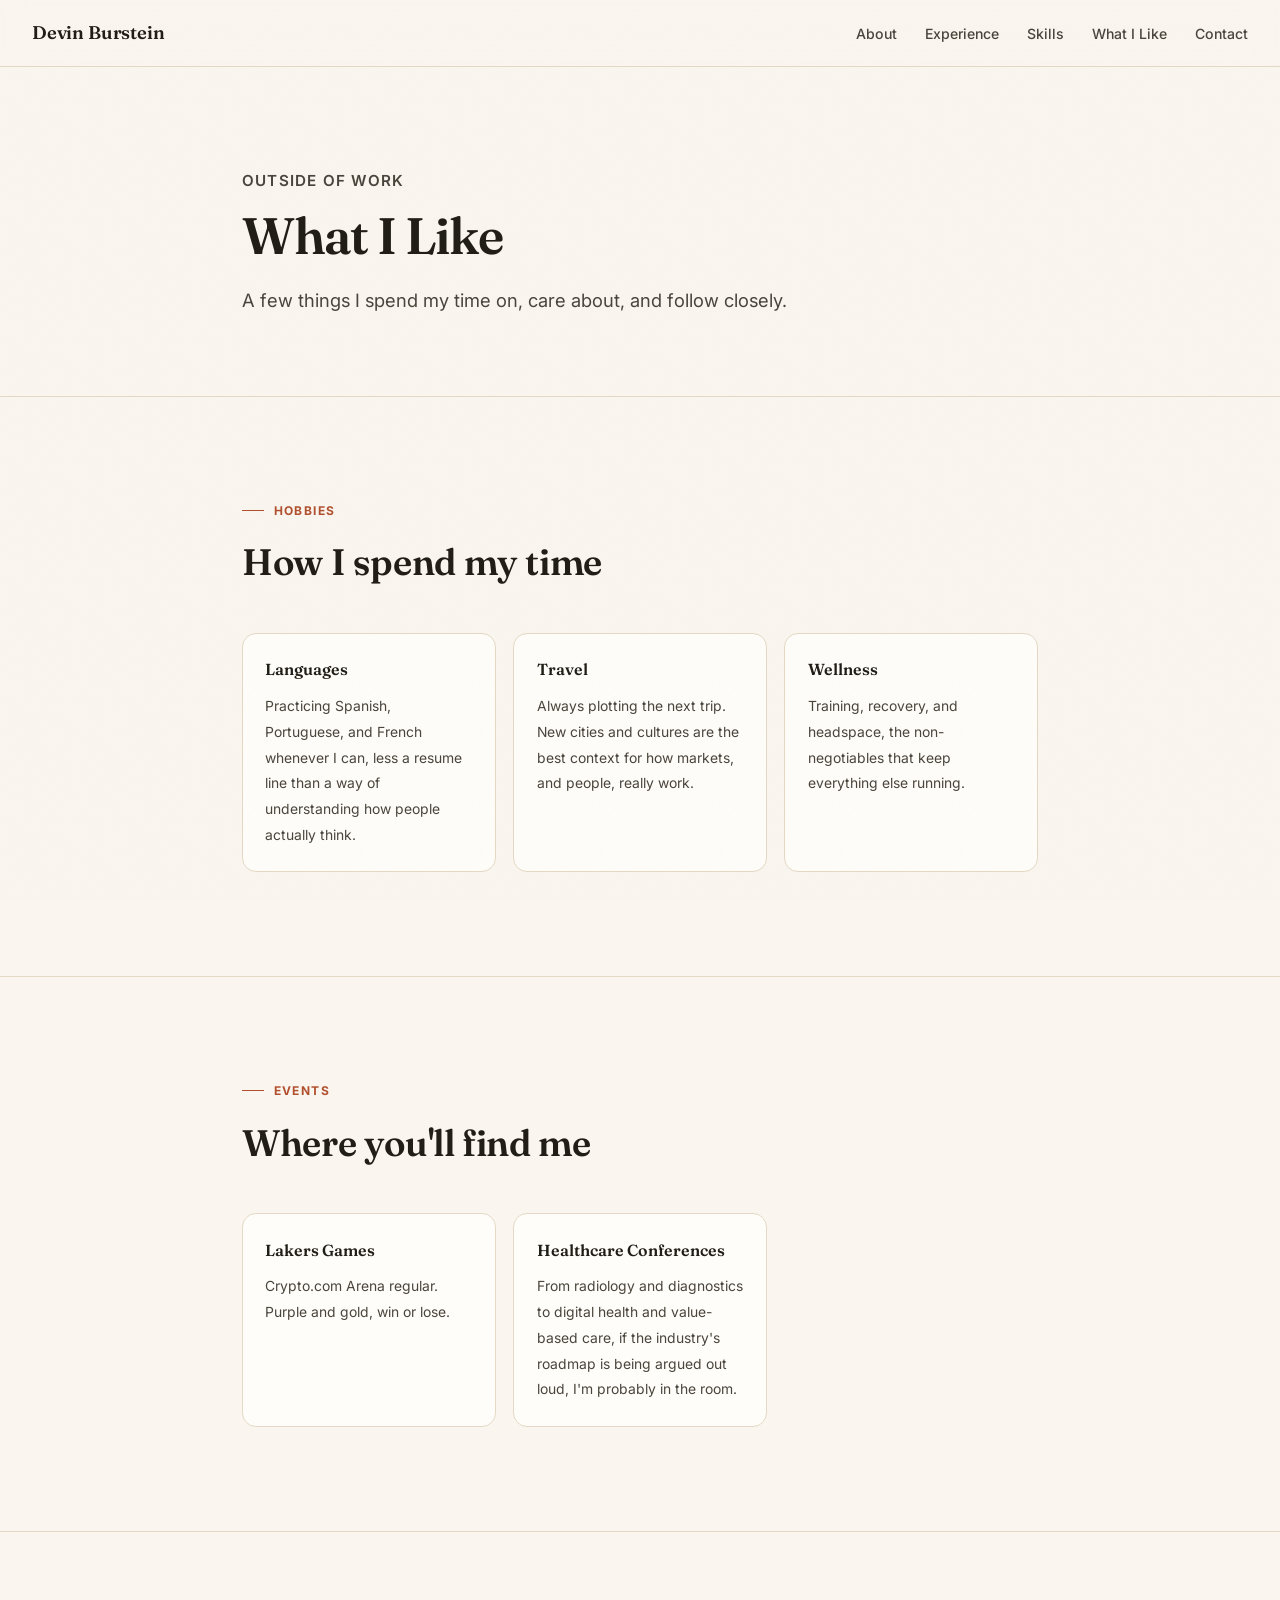
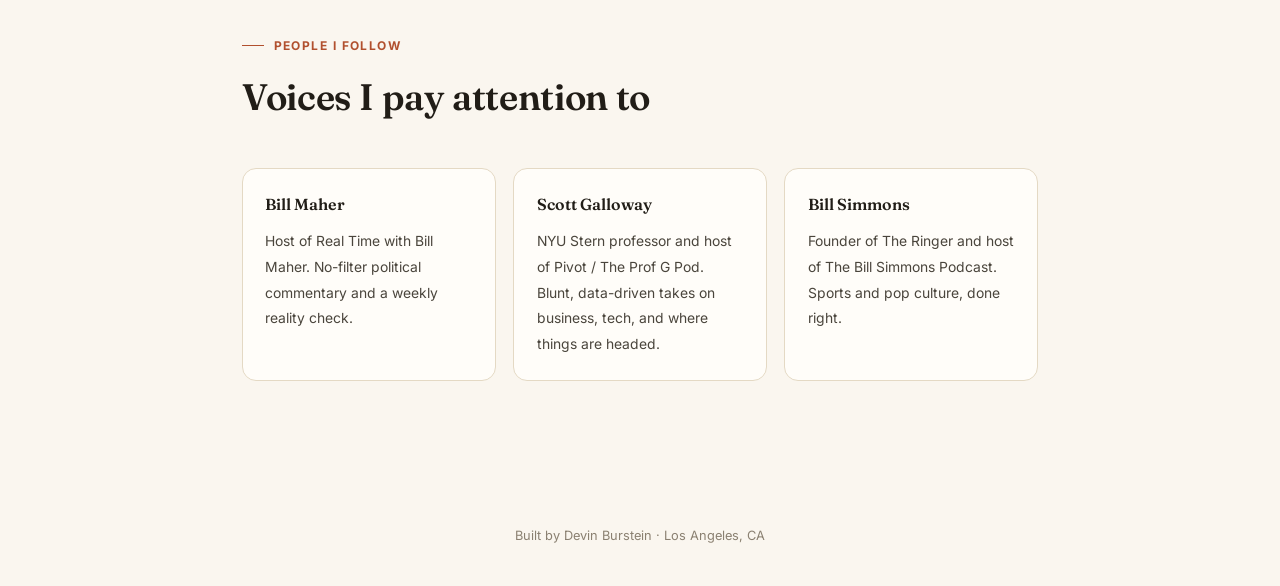
==== whatilike.html @ 20a5398e "Remove em dashes, extract shared stylesheet, add What I Like page" ====
<!DOCTYPE html>
<html lang="en">
<head>
<meta charset="UTF-8" />
<meta name="viewport" content="width=device-width, initial-scale=1.0" />
<title>What I Like · Devin Burstein</title>
<meta name="description" content="Devin Burstein · hobbies, events, and people I follow." />
<link rel="icon" href="data:,">
<link rel="preconnect" href="https://fonts.googleapis.com">
<link rel="preconnect" href="https://fonts.gstatic.com" crossorigin>
<link href="https://fonts.googleapis.com/css2?family=Fraunces:ital,opsz,wght@0,9..144,400;0,9..144,500;0,9..144,600;0,9..144,700;1,9..144,500&family=Inter:wght@400;500;600;700&display=swap" rel="stylesheet">
<link rel="stylesheet" href="style.css">
</head>
<body>

<nav>
  <span class="nav-logo">Devin Burstein</span>
  <div class="nav-right">
    <ul class="nav-links">
      <li><a href="index.html#about">About</a></li>
      <li><a href="index.html#experience">Experience</a></li>
      <li><a href="index.html#skills">Skills</a></li>
      <li><a href="whatilike.html">What I Like</a></li>
      <li><a href="index.html#contact">Contact</a></li>
    </ul>
  </div>
</nav>

<!-- PAGE HEADER -->
<section id="hero" class="page-header">
  <div class="container">
    <p class="kicker">Outside of Work</p>
    <h1>What I Like</h1>
    <p class="hero-tagline">A few things I spend my time on, care about, and follow closely.</p>
  </div>
</section>

<!-- HOBBIES -->
<section id="hobbies" class="reveal">
  <div class="container">
    <p class="section-label">Hobbies</p>
    <h2>How I spend my time</h2>
    <div class="skills-grid">
      <div class="skill-card">
        <div class="skill-category">Languages</div>
        <div class="skill-list">Practicing Spanish, Portuguese, and French whenever I can, less a resume line than a way of understanding how people actually think.</div>
      </div>
      <div class="skill-card">
        <div class="skill-category">Travel</div>
        <div class="skill-list">Always plotting the next trip. New cities and cultures are the best context for how markets, and people, really work.</div>
      </div>
      <div class="skill-card">
        <div class="skill-category">Wellness</div>
        <div class="skill-list">Training, recovery, and headspace, the non-negotiables that keep everything else running.</div>
      </div>
    </div>
  </div>
</section>

<!-- EVENTS -->
<section id="events" class="reveal">
  <div class="container">
    <p class="section-label">Events</p>
    <h2>Where you'll find me</h2>
    <div class="skills-grid">
      <div class="skill-card">
        <div class="skill-category">Lakers Games</div>
        <div class="skill-list">Crypto.com Arena regular. Purple and gold, win or lose.</div>
      </div>
      <div class="skill-card">
        <div class="skill-category">Healthcare Conferences</div>
        <div class="skill-list">From radiology and diagnostics to digital health and value-based care, if the industry's roadmap is being argued out loud, I'm probably in the room.</div>
      </div>
    </div>
  </div>
</section>

<!-- PEOPLE I FOLLOW -->
<section id="people" class="reveal">
  <div class="container">
    <p class="section-label">People I Follow</p>
    <h2>Voices I pay attention to</h2>
    <div class="skills-grid">
      <div class="skill-card">
        <div class="skill-category">Bill Maher</div>
        <div class="skill-list">Host of Real Time with Bill Maher. No-filter political commentary and a weekly reality check.</div>
      </div>
      <div class="skill-card">
        <div class="skill-category">Scott Galloway</div>
        <div class="skill-list">NYU Stern professor and host of Pivot / The Prof G Pod. Blunt, data-driven takes on business, tech, and where things are headed.</div>
      </div>
      <div class="skill-card">
        <div class="skill-category">Bill Simmons</div>
        <div class="skill-list">Founder of The Ringer and host of The Bill Simmons Podcast. Sports and pop culture, done right.</div>
      </div>
    </div>
  </div>
</section>

<footer>
  <span>Built by Devin Burstein · Los Angeles, CA</span>
</footer>

<script>
  const io = new IntersectionObserver((entries) => {
    entries.forEach(e => { if (e.isIntersecting) e.target.classList.add("in"); });
  }, { threshold: 0.12 });
  document.querySelectorAll(".reveal").forEach(el => io.observe(el));
</script>

</body>
</html>
---- style.css ----
*, *::before, *::after { box-sizing: border-box; margin: 0; padding: 0; }

:root {
  --bg: #faf6ef;
  --bg-soft: #f2ebdd;
  --surface: #fffdf9;
  --border: #e4d9c4;
  --ink: #211d17;
  --ink-soft: #4a453c;
  --muted: #8a8071;
  --accent: #b1502e;
  --accent-soft: #d97b52;
  --accent-tint: rgba(177, 80, 46, 0.09);
  --gold: #a9863f;
  --green: #4f7a52;
  --shadow: 0 1px 2px rgba(33, 29, 23, 0.04);
  --serif: "Fraunces", Georgia, "Times New Roman", serif;
  --sans: "Inter", -apple-system, BlinkMacSystemFont, "Segoe UI", sans-serif;
}

@media (prefers-color-scheme: dark) {
  :root {
    --bg: #17140f;
    --bg-soft: #1e1a14;
    --surface: #211d17;
    --border: #35301f;
    --ink: #f2ebdd;
    --ink-soft: #cfc6b4;
    --muted: #94897a;
    --accent: #e08355;
    --accent-soft: #e8a37c;
    --accent-tint: rgba(224, 131, 85, 0.12);
    --gold: #cbab6c;
    --green: #7fbf82;
    --shadow: 0 1px 2px rgba(0, 0, 0, 0.3);
  }
}

html { scroll-behavior: smooth; }

body {
  background: var(--bg);
  color: var(--ink);
  font-family: var(--sans);
  font-size: 16px;
  line-height: 1.65;
  position: relative;
  overflow-x: hidden;
}

/* subtle paper grain */
body::before {
  content: "";
  position: fixed;
  inset: 0;
  z-index: 2000;
  pointer-events: none;
  opacity: 0.035;
  background-image: url("data:image/svg+xml,%3Csvg xmlns='http://www.w3.org/2000/svg' width='120' height='120'%3E%3Cfilter id='n'%3E%3CfeTurbulence type='fractalNoise' baseFrequency='0.9' numOctaves='2' stitchTiles='stitch'/%3E%3C/filter%3E%3Crect width='100%25' height='100%25' filter='url(%23n)'/%3E%3C/svg%3E");
  mix-blend-mode: multiply;
}

a { color: var(--accent); text-decoration: none; }
a:hover { text-decoration: underline; }

::selection { background: var(--accent-tint); color: var(--ink); }

.container { max-width: 860px; margin: 0 auto; padding: 0 2rem; }

/* NAV */
nav {
  position: fixed;
  top: 0; left: 0; right: 0;
  z-index: 200;
  display: flex;
  justify-content: space-between;
  align-items: center;
  padding: 1.1rem 2rem;
  background: rgba(250, 246, 239, 0.82);
  backdrop-filter: blur(14px);
  -webkit-backdrop-filter: blur(14px);
  border-bottom: 1px solid var(--border);
}
@media (prefers-color-scheme: dark) {
  nav { background: rgba(23, 20, 15, 0.82); }
}

.nav-logo {
  font-family: var(--serif);
  font-weight: 600;
  font-size: 1.15rem;
  color: var(--ink);
  letter-spacing: -0.01em;
  white-space: nowrap;
}

.nav-right { display: flex; align-items: center; gap: 2rem; }

.nav-links { display: flex; gap: 1.75rem; list-style: none; }

.nav-links a {
  color: var(--ink-soft);
  font-size: 0.88rem;
  font-weight: 500;
  transition: color 0.2s;
}
.nav-links a:hover { color: var(--accent); text-decoration: none; }

.lang-switch {
  display: flex;
  gap: 0.25rem;
  background: var(--bg-soft);
  border: 1px solid var(--border);
  border-radius: 999px;
  padding: 0.2rem;
}

.lang-btn {
  font-family: var(--sans);
  font-size: 0.72rem;
  font-weight: 700;
  letter-spacing: 0.03em;
  padding: 0.32rem 0.6rem;
  border-radius: 999px;
  border: none;
  background: transparent;
  color: var(--muted);
  cursor: pointer;
  transition: all 0.2s;
}
.lang-btn:hover { color: var(--ink); }
.lang-btn.active { background: var(--accent); color: #fff; }

/* SECTIONS */
section { padding: 6.5rem 0; border-bottom: 1px solid var(--border); }
section:last-of-type { border-bottom: none; }

.reveal { opacity: 0; transform: translateY(16px); transition: opacity 0.7s ease, transform 0.7s ease; }
.reveal.in { opacity: 1; transform: translateY(0); }

.section-label {
  font-size: 0.75rem;
  font-weight: 700;
  letter-spacing: 0.12em;
  text-transform: uppercase;
  color: var(--accent);
  margin-bottom: 0.75rem;
  display: flex;
  align-items: center;
  gap: 0.6rem;
}
.section-label::before {
  content: "";
  width: 22px; height: 1px;
  background: var(--accent);
}

h2 {
  font-family: var(--serif);
  font-size: clamp(1.7rem, 3.4vw, 2.3rem);
  font-weight: 600;
  letter-spacing: -0.01em;
  margin-bottom: 2.5rem;
  max-width: 26ch;
}

/* HERO */
#hero {
  padding-top: 10.5rem;
  padding-bottom: 5rem;
  position: relative;
  overflow: hidden;
}

.globe {
  position: absolute;
  top: -60px; right: -80px;
  width: 380px; height: 380px;
  opacity: 0.55;
  pointer-events: none;
  animation: spin 90s linear infinite;
}
@keyframes spin { to { transform: rotate(360deg); } }

@media (max-width: 760px) {
  .globe { width: 220px; height: 220px; top: -20px; right: -60px; opacity: 0.4; }
}

.greeting-cycle {
  font-family: var(--serif);
  font-style: italic;
  font-size: 1rem;
  color: var(--accent);
  height: 1.4em;
  margin-bottom: 0.9rem;
  position: relative;
}

.hero-status {
  display: inline-flex;
  align-items: center;
  gap: 0.5rem;
  font-size: 0.8rem;
  font-weight: 500;
  color: var(--green);
  background: rgba(79, 122, 82, 0.08);
  border: 1px solid rgba(79, 122, 82, 0.25);
  border-radius: 999px;
  padding: 0.3rem 0.8rem 0.3rem 0.65rem;
  margin-bottom: 1.75rem;
}

.hero-status .dot {
  width: 7px; height: 7px;
  background: var(--green);
  border-radius: 50%;
  animation: pulse 2s ease-in-out infinite;
}
@keyframes pulse { 0%, 100% { opacity: 1; } 50% { opacity: 0.35; } }

.kicker {
  font-size: 0.95rem;
  font-weight: 600;
  color: var(--ink-soft);
  text-transform: uppercase;
  letter-spacing: 0.08em;
  margin-bottom: 1rem;
}

h1 {
  font-family: var(--serif);
  font-size: clamp(2.6rem, 7vw, 4.2rem);
  font-weight: 600;
  line-height: 1.05;
  letter-spacing: -0.02em;
  margin-bottom: 1.4rem;
  max-width: 14ch;
}

.hero-tagline {
  font-size: 1.15rem;
  color: var(--ink-soft);
  max-width: 46ch;
  margin-bottom: 2.4rem;
}

.hero-cta { display: flex; gap: 1rem; flex-wrap: wrap; }

.btn {
  display: inline-flex;
  align-items: center;
  gap: 0.4rem;
  padding: 0.75rem 1.5rem;
  border-radius: 999px;
  font-size: 0.92rem;
  font-weight: 600;
  cursor: pointer;
  transition: all 0.2s;
  border: 1px solid transparent;
  font-family: var(--sans);
}

.btn-primary { background: var(--accent); color: #fff; }
.btn-primary:hover { background: var(--ink); text-decoration: none; color: var(--bg); }

.btn-secondary { background: transparent; color: var(--ink); border-color: var(--border); }
.btn-secondary:hover { border-color: var(--accent); color: var(--accent); text-decoration: none; }

/* ABOUT */
.about-grid { display: grid; grid-template-columns: 1.3fr 1fr; gap: 3.5rem; align-items: start; }
@media (max-width: 720px) { .about-grid { grid-template-columns: 1fr; gap: 2.5rem; } }

.about-copy p { color: var(--ink-soft); margin-bottom: 1.1rem; max-width: 56ch; }
.about-copy p:last-child { margin-bottom: 0; }

.languages-card {
  background: var(--surface);
  border: 1px solid var(--border);
  border-radius: 16px;
  padding: 1.75rem;
  box-shadow: var(--shadow);
}

.languages-title {
  font-size: 0.78rem;
  font-weight: 700;
  text-transform: uppercase;
  letter-spacing: 0.08em;
  color: var(--muted);
  margin-bottom: 1.2rem;
}

.lang-item {
  display: flex;
  justify-content: space-between;
  align-items: center;
  gap: 1rem;
  padding: 0.7rem 0;
  border-top: 1px solid var(--border);
  cursor: pointer;
  transition: opacity 0.2s;
}
.lang-item:first-of-type { border-top: none; }
.lang-item:hover { opacity: 0.7; }

.lang-name { font-family: var(--serif); font-size: 1.02rem; font-weight: 500; }
.lang-meta { display: flex; align-items: center; gap: 0.6rem; }
.lang-level { font-size: 0.75rem; color: var(--muted); white-space: nowrap; }

.lang-dots { display: flex; gap: 0.28rem; }
.lang-dots span {
  width: 6px; height: 6px;
  border-radius: 50%;
  background: var(--border);
}
.lang-dots span.filled { background: var(--accent); }

.philosophy {
  margin-top: 1.5rem;
  padding-top: 1.4rem;
  border-top: 1px dashed var(--border);
  font-family: var(--serif);
  font-style: italic;
  font-size: 0.95rem;
  color: var(--ink-soft);
  line-height: 1.6;
}

/* EXPERIENCE */
.timeline { display: flex; flex-direction: column; }

.timeline-item {
  display: grid;
  grid-template-columns: 160px 1fr;
  gap: 2rem;
  padding: 2.2rem 0;
  border-top: 1px solid var(--border);
}
.timeline-item:last-child { border-bottom: 1px solid var(--border); }

.timeline-meta { display: flex; flex-direction: column; gap: 0.7rem; }

.job-icon {
  width: 44px; height: 44px;
  border-radius: 50%;
  border: 1px solid var(--border);
  background: var(--surface);
  display: flex;
  align-items: center;
  justify-content: center;
  color: var(--accent);
  flex-shrink: 0;
}
.job-icon svg { width: 22px; height: 22px; }

.timeline-date { font-size: 0.82rem; color: var(--muted); padding-top: 0.2rem; }
.timeline-loc { font-size: 0.78rem; color: var(--muted); margin-top: 0.3rem; }

.timeline-role { font-family: var(--serif); font-size: 1.15rem; font-weight: 600; margin-bottom: 0.15rem; }
.timeline-company { font-size: 0.92rem; color: var(--accent); font-weight: 600; margin-bottom: 0.9rem; }

.timeline-desc {
  font-size: 0.93rem;
  color: var(--ink-soft);
  line-height: 1.7;
  max-width: 62ch;
}

@media (max-width: 640px) {
  .timeline-item { grid-template-columns: 1fr; gap: 0.8rem; }
  .timeline-meta { flex-direction: row; align-items: center; gap: 1rem; }
  .timeline-date { padding-top: 0; }
}

/* SKILLS */
.skills-grid {
  display: grid;
  grid-template-columns: repeat(auto-fill, minmax(220px, 1fr));
  gap: 1.1rem;
}

.skill-card {
  background: var(--surface);
  border: 1px solid var(--border);
  border-radius: 14px;
  padding: 1.4rem;
  transition: border-color 0.2s, transform 0.2s;
}
.skill-card:hover { border-color: var(--accent); transform: translateY(-2px); }

.skill-category {
  font-family: var(--serif);
  font-size: 1rem;
  font-weight: 600;
  color: var(--ink);
  margin-bottom: 0.7rem;
}

.skill-list { font-size: 0.87rem; color: var(--ink-soft); line-height: 1.85; }

/* EDUCATION */
.edu-grid { display: grid; grid-template-columns: 1fr 1fr; gap: 1.5rem; }
@media (max-width: 640px) { .edu-grid { grid-template-columns: 1fr; } }

.edu-card { border-left: 2px solid var(--accent); padding-left: 1.2rem; }
.edu-degree { font-family: var(--serif); font-size: 1.05rem; font-weight: 600; margin-bottom: 0.25rem; }
.edu-school { font-size: 0.9rem; color: var(--ink-soft); }
.edu-year { font-size: 0.8rem; color: var(--muted); margin-top: 0.3rem; }

/* CONTACT */
#contact { text-align: left; }
#contact .section-label { justify-content: flex-start; }

.contact-sub { color: var(--ink-soft); margin-bottom: 2.2rem; font-size: 1rem; max-width: 52ch; }

.contact-form {
  background: var(--surface);
  border: 1px solid var(--border);
  border-radius: 18px;
  padding: 2.2rem;
  display: flex;
  flex-direction: column;
  gap: 1.2rem;
  box-shadow: var(--shadow);
}

.form-row { display: grid; grid-template-columns: 1fr 1fr; gap: 1.2rem; }
@media (max-width: 560px) { .form-row { grid-template-columns: 1fr; } }

.field { display: flex; flex-direction: column; gap: 0.45rem; }

label { font-size: 0.8rem; font-weight: 600; color: var(--ink-soft); }

input, textarea {
  background: var(--bg);
  border: 1px solid var(--border);
  border-radius: 10px;
  padding: 0.75rem 1rem;
  color: var(--ink);
  font-size: 0.94rem;
  font-family: inherit;
  transition: border-color 0.2s;
  width: 100%;
}
input:focus, textarea:focus { outline: none; border-color: var(--accent); }
textarea { resize: vertical; min-height: 110px; }

.form-submit { align-self: flex-start; }

.social-links {
  display: flex;
  gap: 1.5rem;
  margin-top: 2rem;
  font-size: 0.88rem;
  color: var(--muted);
  flex-wrap: wrap;
}
.social-links a { color: var(--ink-soft); font-weight: 500; }
.social-links a:hover { color: var(--accent); }

/* FOOTER */
footer {
  text-align: center;
  padding: 2.5rem 2rem;
  font-size: 0.8rem;
  color: var(--muted);
}

/* TOAST */
.toast {
  position: fixed;
  bottom: 2rem;
  right: 2rem;
  left: auto;
  max-width: calc(100vw - 4rem);
  background: var(--ink);
  color: var(--bg);
  border-radius: 12px;
  padding: 0.9rem 1.3rem;
  font-size: 0.9rem;
  opacity: 0;
  transform: translateY(10px);
  transition: all 0.3s;
  pointer-events: none;
  z-index: 300;
}
.toast.show { opacity: 1; transform: translateY(0); }

/* PAGE HEADER (non-home pages) */
.page-header {
  padding-top: 10.5rem;
  padding-bottom: 3rem;
}
.page-header h1 {
  font-size: clamp(2.2rem, 5.5vw, 3.2rem);
  max-width: none;
}
.page-header .hero-tagline { margin-bottom: 0; }

@media (max-width: 640px) {
  .nav-links { display: none; }
  .container { padding: 0 1.4rem; }
  section { padding: 4rem 0; }
}
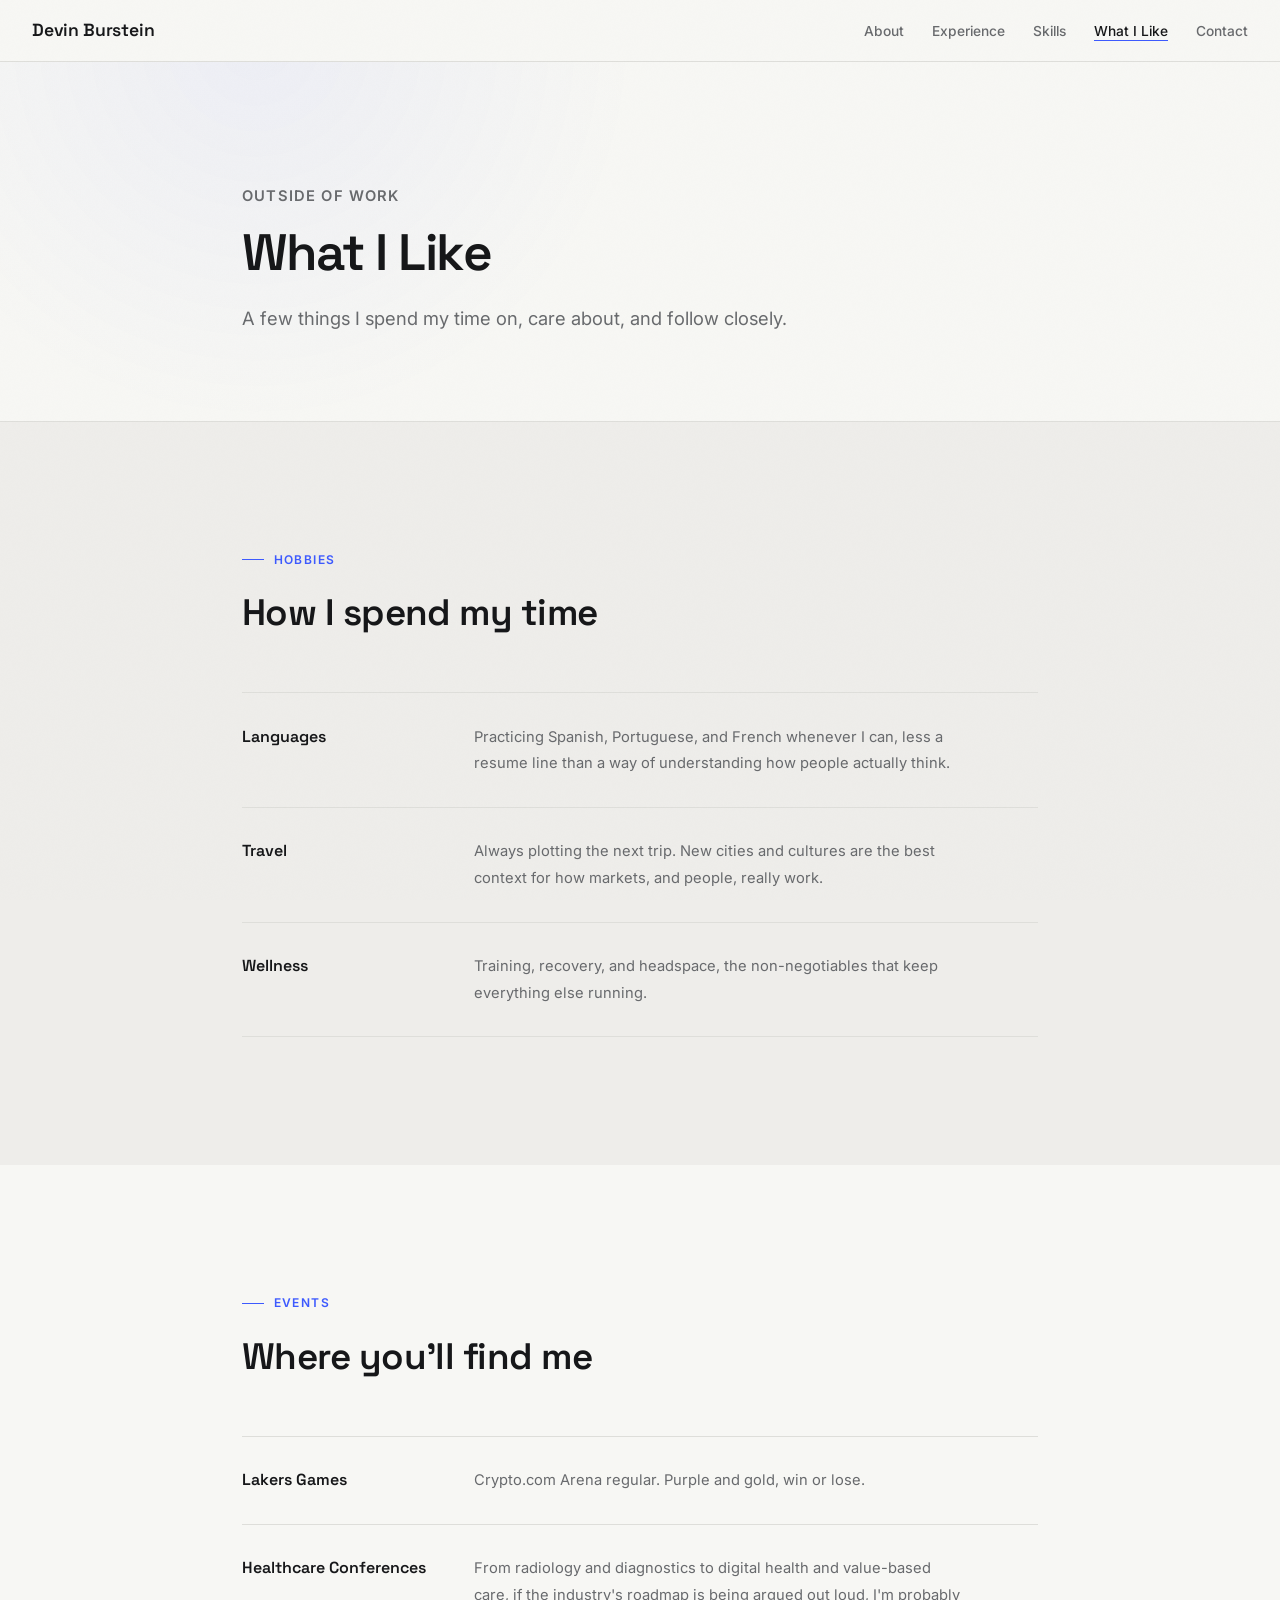
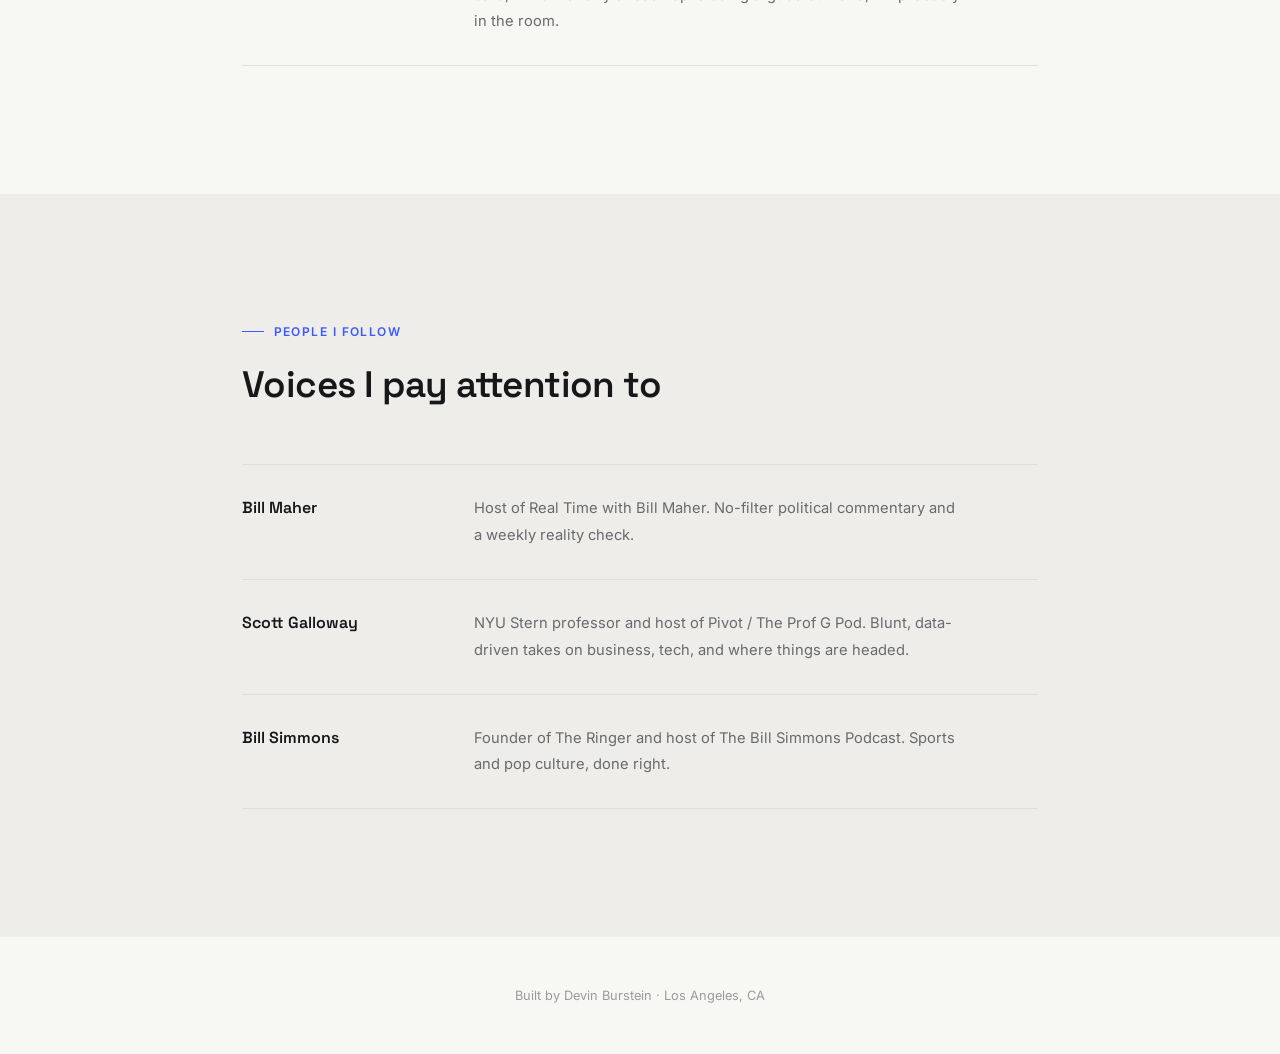
==== commit 3a081d41: "Refine design system: typography, spacing, motion, and card usage" ====
--- a/whatilike.html
+++ b/whatilike.html
@@ -8,7 +8,7 @@
 <link rel="icon" href="data:,">
 <link rel="preconnect" href="https://fonts.googleapis.com">
 <link rel="preconnect" href="https://fonts.gstatic.com" crossorigin>
-<link href="https://fonts.googleapis.com/css2?family=Fraunces:ital,opsz,wght@0,9..144,400;0,9..144,500;0,9..144,600;0,9..144,700;1,9..144,500&family=Inter:wght@400;500;600;700&display=swap" rel="stylesheet">
+<link href="https://fonts.googleapis.com/css2?family=Space+Grotesk:wght@400;500;600;700&family=Inter:ital,wght@0,400;0,500;0,600;0,700;1,400&display=swap" rel="stylesheet">
 <link rel="stylesheet" href="style.css">
 </head>
 <body>
@@ -20,7 +20,7 @@
       <li><a href="index.html#about">About</a></li>
       <li><a href="index.html#experience">Experience</a></li>
       <li><a href="index.html#skills">Skills</a></li>
-      <li><a href="whatilike.html">What I Like</a></li>
+      <li><a href="whatilike.html" class="active">What I Like</a></li>
       <li><a href="index.html#contact">Contact</a></li>
     </ul>
   </div>
@@ -40,16 +40,16 @@
   <div class="container">
     <p class="section-label">Hobbies</p>
     <h2>How I spend my time</h2>
-    <div class="skills-grid">
-      <div class="skill-card">
+    <div class="content-list">
+      <div class="content-row">
         <div class="skill-category">Languages</div>
         <div class="skill-list">Practicing Spanish, Portuguese, and French whenever I can, less a resume line than a way of understanding how people actually think.</div>
       </div>
-      <div class="skill-card">
+      <div class="content-row">
         <div class="skill-category">Travel</div>
         <div class="skill-list">Always plotting the next trip. New cities and cultures are the best context for how markets, and people, really work.</div>
       </div>
-      <div class="skill-card">
+      <div class="content-row">
         <div class="skill-category">Wellness</div>
         <div class="skill-list">Training, recovery, and headspace, the non-negotiables that keep everything else running.</div>
       </div>
@@ -62,12 +62,12 @@
   <div class="container">
     <p class="section-label">Events</p>
     <h2>Where you'll find me</h2>
-    <div class="skills-grid">
-      <div class="skill-card">
+    <div class="content-list">
+      <div class="content-row">
         <div class="skill-category">Lakers Games</div>
         <div class="skill-list">Crypto.com Arena regular. Purple and gold, win or lose.</div>
       </div>
-      <div class="skill-card">
+      <div class="content-row">
         <div class="skill-category">Healthcare Conferences</div>
         <div class="skill-list">From radiology and diagnostics to digital health and value-based care, if the industry's roadmap is being argued out loud, I'm probably in the room.</div>
       </div>
@@ -80,16 +80,16 @@
   <div class="container">
     <p class="section-label">People I Follow</p>
     <h2>Voices I pay attention to</h2>
-    <div class="skills-grid">
-      <div class="skill-card">
+    <div class="content-list">
+      <div class="content-row">
         <div class="skill-category">Bill Maher</div>
         <div class="skill-list">Host of Real Time with Bill Maher. No-filter political commentary and a weekly reality check.</div>
       </div>
-      <div class="skill-card">
+      <div class="content-row">
         <div class="skill-category">Scott Galloway</div>
         <div class="skill-list">NYU Stern professor and host of Pivot / The Prof G Pod. Blunt, data-driven takes on business, tech, and where things are headed.</div>
       </div>
-      <div class="skill-card">
+      <div class="content-row">
         <div class="skill-category">Bill Simmons</div>
         <div class="skill-list">Founder of The Ringer and host of The Bill Simmons Podcast. Sports and pop culture, done right.</div>
       </div>
--- a/style.css
+++ b/style.css
@@ -1,39 +1,20 @@
 *, *::before, *::after { box-sizing: border-box; margin: 0; padding: 0; }
 
 :root {
-  --bg: #faf6ef;
-  --bg-soft: #f2ebdd;
-  --surface: #fffdf9;
-  --border: #e4d9c4;
-  --ink: #211d17;
-  --ink-soft: #4a453c;
-  --muted: #8a8071;
-  --accent: #b1502e;
-  --accent-soft: #d97b52;
-  --accent-tint: rgba(177, 80, 46, 0.09);
-  --gold: #a9863f;
-  --green: #4f7a52;
-  --shadow: 0 1px 2px rgba(33, 29, 23, 0.04);
-  --serif: "Fraunces", Georgia, "Times New Roman", serif;
+  --bg: #F7F7F4;
+  --bg-soft: #EEEDEA;
+  --surface: #FBFBF9;
+  --border: #DEDEDA;
+  --ink: #161719;
+  --ink-soft: #686A6D;
+  --muted: #9A9B9D;
+  --accent: #3D5AFE;
+  --accent-soft: #6478FF;
+  --accent-tint: rgba(61, 90, 254, 0.08);
+  --green: #4F7A52;
+  --shadow: 0 1px 2px rgba(22, 23, 25, 0.04);
+  --display: "Space Grotesk", "Inter", -apple-system, BlinkMacSystemFont, "Segoe UI", sans-serif;
   --sans: "Inter", -apple-system, BlinkMacSystemFont, "Segoe UI", sans-serif;
-}
-
-@media (prefers-color-scheme: dark) {
-  :root {
-    --bg: #17140f;
-    --bg-soft: #1e1a14;
-    --surface: #211d17;
-    --border: #35301f;
-    --ink: #f2ebdd;
-    --ink-soft: #cfc6b4;
-    --muted: #94897a;
-    --accent: #e08355;
-    --accent-soft: #e8a37c;
-    --accent-tint: rgba(224, 131, 85, 0.12);
-    --gold: #cbab6c;
-    --green: #7fbf82;
-    --shadow: 0 1px 2px rgba(0, 0, 0, 0.3);
-  }
 }
 
 html { scroll-behavior: smooth; }
@@ -46,26 +27,42 @@
   line-height: 1.65;
   position: relative;
   overflow-x: hidden;
-}
-
-/* subtle paper grain */
+  -webkit-font-smoothing: antialiased;
+  -moz-osx-font-smoothing: grayscale;
+}
+
+/* extremely subtle monochromatic grain for depth */
 body::before {
   content: "";
   position: fixed;
   inset: 0;
   z-index: 2000;
   pointer-events: none;
-  opacity: 0.035;
+  opacity: 0.018;
   background-image: url("data:image/svg+xml,%3Csvg xmlns='http://www.w3.org/2000/svg' width='120' height='120'%3E%3Cfilter id='n'%3E%3CfeTurbulence type='fractalNoise' baseFrequency='0.9' numOctaves='2' stitchTiles='stitch'/%3E%3C/filter%3E%3Crect width='100%25' height='100%25' filter='url(%23n)'/%3E%3C/svg%3E");
   mix-blend-mode: multiply;
 }
 
-a { color: var(--accent); text-decoration: none; }
-a:hover { text-decoration: underline; }
+a {
+  color: var(--accent);
+  text-decoration: underline;
+  text-decoration-color: transparent;
+  text-underline-offset: 3px;
+  transition: text-decoration-color 0.2s ease, color 0.2s ease;
+}
+a:hover { text-decoration-color: currentColor; }
 
 ::selection { background: var(--accent-tint); color: var(--ink); }
 
+:focus-visible {
+  outline: 2px solid var(--accent);
+  outline-offset: 2px;
+  border-radius: 2px;
+}
+
 .container { max-width: 860px; margin: 0 auto; padding: 0 2rem; }
+
+section { scroll-margin-top: 84px; }
 
 /* NAV */
 nav {
@@ -75,20 +72,15 @@
   display: flex;
   justify-content: space-between;
   align-items: center;
-  padding: 1.1rem 2rem;
-  background: rgba(250, 246, 239, 0.82);
-  backdrop-filter: blur(14px);
-  -webkit-backdrop-filter: blur(14px);
+  padding: 1rem 2rem;
+  background: var(--bg);
   border-bottom: 1px solid var(--border);
 }
-@media (prefers-color-scheme: dark) {
-  nav { background: rgba(23, 20, 15, 0.82); }
-}
 
 .nav-logo {
-  font-family: var(--serif);
-  font-weight: 600;
-  font-size: 1.15rem;
+  font-family: var(--display);
+  font-weight: 600;
+  font-size: 1.1rem;
   color: var(--ink);
   letter-spacing: -0.01em;
   white-space: nowrap;
@@ -100,11 +92,15 @@
 
 .nav-links a {
   color: var(--ink-soft);
-  font-size: 0.88rem;
+  font-size: 0.86rem;
   font-weight: 500;
-  transition: color 0.2s;
-}
-.nav-links a:hover { color: var(--accent); text-decoration: none; }
+  text-decoration: underline;
+  text-decoration-color: transparent;
+  text-underline-offset: 4px;
+  transition: color 0.2s ease, text-decoration-color 0.2s ease;
+}
+.nav-links a:hover { color: var(--ink); text-decoration-color: currentColor; }
+.nav-links a.active { color: var(--ink); text-decoration-color: var(--accent); }
 
 .lang-switch {
   display: flex;
@@ -126,25 +122,31 @@
   background: transparent;
   color: var(--muted);
   cursor: pointer;
-  transition: all 0.2s;
+  transition: color 0.2s ease, background 0.2s ease;
 }
 .lang-btn:hover { color: var(--ink); }
 .lang-btn.active { background: var(--accent); color: #fff; }
 
 /* SECTIONS */
-section { padding: 6.5rem 0; border-bottom: 1px solid var(--border); }
-section:last-of-type { border-bottom: none; }
-
-.reveal { opacity: 0; transform: translateY(16px); transition: opacity 0.7s ease, transform 0.7s ease; }
+section { padding: 8rem 0; }
+
+#hero, #education { border-bottom: 1px solid var(--border); }
+
+/* alternating section backgrounds for quiet editorial rhythm */
+#experience, #skills, #hobbies, #people {
+  background: var(--bg-soft);
+}
+
+.reveal { opacity: 0; transform: translateY(10px); transition: opacity 0.5s ease, transform 0.5s ease; }
 .reveal.in { opacity: 1; transform: translateY(0); }
 
 .section-label {
   font-size: 0.75rem;
-  font-weight: 700;
+  font-weight: 600;
   letter-spacing: 0.12em;
   text-transform: uppercase;
   color: var(--accent);
-  margin-bottom: 0.75rem;
+  margin-bottom: 0.85rem;
   display: flex;
   align-items: center;
   gap: 0.6rem;
@@ -156,44 +158,47 @@
 }
 
 h2 {
-  font-family: var(--serif);
+  font-family: var(--display);
   font-size: clamp(1.7rem, 3.4vw, 2.3rem);
   font-weight: 600;
-  letter-spacing: -0.01em;
-  margin-bottom: 2.5rem;
+  letter-spacing: -0.015em;
+  margin-bottom: 3rem;
   max-width: 26ch;
+  text-wrap: balance;
 }
 
 /* HERO */
 #hero {
-  padding-top: 10.5rem;
-  padding-bottom: 5rem;
+  padding-top: 11.5rem;
+  padding-bottom: 5.5rem;
   position: relative;
   overflow: hidden;
+  background:
+    radial-gradient(circle at 20% 10%, rgba(80, 100, 255, 0.06), transparent 35%),
+    var(--bg);
 }
 
 .globe {
   position: absolute;
   top: -60px; right: -80px;
   width: 380px; height: 380px;
-  opacity: 0.55;
+  opacity: 0.5;
   pointer-events: none;
-  animation: spin 90s linear infinite;
-}
-@keyframes spin { to { transform: rotate(360deg); } }
+}
 
 @media (max-width: 760px) {
-  .globe { width: 220px; height: 220px; top: -20px; right: -60px; opacity: 0.4; }
+  .globe { width: 220px; height: 220px; top: -20px; right: -60px; opacity: 0.35; }
 }
 
 .greeting-cycle {
-  font-family: var(--serif);
+  font-family: var(--sans);
   font-style: italic;
   font-size: 1rem;
   color: var(--accent);
   height: 1.4em;
-  margin-bottom: 0.9rem;
+  margin-bottom: 1rem;
   position: relative;
+  transition: opacity 0.3s ease;
 }
 
 .hero-status {
@@ -207,41 +212,43 @@
   border: 1px solid rgba(79, 122, 82, 0.25);
   border-radius: 999px;
   padding: 0.3rem 0.8rem 0.3rem 0.65rem;
-  margin-bottom: 1.75rem;
+  margin-bottom: 1.9rem;
 }
 
 .hero-status .dot {
   width: 7px; height: 7px;
   background: var(--green);
   border-radius: 50%;
-  animation: pulse 2s ease-in-out infinite;
-}
-@keyframes pulse { 0%, 100% { opacity: 1; } 50% { opacity: 0.35; } }
+  animation: pulse 2.4s ease-in-out infinite;
+}
+@keyframes pulse { 0%, 100% { opacity: 1; } 50% { opacity: 0.4; } }
 
 .kicker {
-  font-size: 0.95rem;
+  font-size: 0.92rem;
   font-weight: 600;
   color: var(--ink-soft);
   text-transform: uppercase;
   letter-spacing: 0.08em;
-  margin-bottom: 1rem;
+  margin-bottom: 1.1rem;
 }
 
 h1 {
-  font-family: var(--serif);
+  font-family: var(--display);
   font-size: clamp(2.6rem, 7vw, 4.2rem);
   font-weight: 600;
   line-height: 1.05;
-  letter-spacing: -0.02em;
-  margin-bottom: 1.4rem;
+  letter-spacing: -0.03em;
+  margin-bottom: 1.5rem;
   max-width: 14ch;
+  text-wrap: balance;
 }
 
 .hero-tagline {
   font-size: 1.15rem;
   color: var(--ink-soft);
   max-width: 46ch;
-  margin-bottom: 2.4rem;
+  margin-bottom: 2.6rem;
+  line-height: 1.6;
 }
 
 .hero-cta { display: flex; gap: 1rem; flex-wrap: wrap; }
@@ -251,39 +258,40 @@
   align-items: center;
   gap: 0.4rem;
   padding: 0.75rem 1.5rem;
-  border-radius: 999px;
+  border-radius: 8px;
   font-size: 0.92rem;
   font-weight: 600;
   cursor: pointer;
-  transition: all 0.2s;
+  transition: background 0.2s ease, color 0.2s ease, border-color 0.2s ease, transform 0.15s ease;
   border: 1px solid transparent;
   font-family: var(--sans);
 }
+.btn:hover { transform: translateY(-1px); }
+.btn:active { transform: translateY(0); }
 
 .btn-primary { background: var(--accent); color: #fff; }
-.btn-primary:hover { background: var(--ink); text-decoration: none; color: var(--bg); }
+.btn-primary:hover { background: var(--ink); color: var(--bg); }
 
 .btn-secondary { background: transparent; color: var(--ink); border-color: var(--border); }
-.btn-secondary:hover { border-color: var(--accent); color: var(--accent); text-decoration: none; }
+.btn-secondary:hover { border-color: var(--accent); color: var(--accent); }
 
 /* ABOUT */
-.about-grid { display: grid; grid-template-columns: 1.3fr 1fr; gap: 3.5rem; align-items: start; }
+.about-grid { display: grid; grid-template-columns: 1.3fr 1fr; gap: 4rem; align-items: start; }
 @media (max-width: 720px) { .about-grid { grid-template-columns: 1fr; gap: 2.5rem; } }
 
-.about-copy p { color: var(--ink-soft); margin-bottom: 1.1rem; max-width: 56ch; }
+.about-copy p { color: var(--ink-soft); margin-bottom: 1.2rem; max-width: 56ch; line-height: 1.7; }
 .about-copy p:last-child { margin-bottom: 0; }
 
 .languages-card {
   background: var(--surface);
   border: 1px solid var(--border);
-  border-radius: 16px;
+  border-radius: 8px;
   padding: 1.75rem;
-  box-shadow: var(--shadow);
 }
 
 .languages-title {
-  font-size: 0.78rem;
-  font-weight: 700;
+  font-size: 0.76rem;
+  font-weight: 600;
   text-transform: uppercase;
   letter-spacing: 0.08em;
   color: var(--muted);
@@ -295,15 +303,15 @@
   justify-content: space-between;
   align-items: center;
   gap: 1rem;
-  padding: 0.7rem 0;
+  padding: 0.75rem 0;
   border-top: 1px solid var(--border);
   cursor: pointer;
-  transition: opacity 0.2s;
+  transition: opacity 0.2s ease;
 }
 .lang-item:first-of-type { border-top: none; }
 .lang-item:hover { opacity: 0.7; }
 
-.lang-name { font-family: var(--serif); font-size: 1.02rem; font-weight: 500; }
+.lang-name { font-family: var(--display); font-size: 1rem; font-weight: 500; }
 .lang-meta { display: flex; align-items: center; gap: 0.6rem; }
 .lang-level { font-size: 0.75rem; color: var(--muted); white-space: nowrap; }
 
@@ -316,14 +324,14 @@
 .lang-dots span.filled { background: var(--accent); }
 
 .philosophy {
-  margin-top: 1.5rem;
+  margin-top: 1.6rem;
   padding-top: 1.4rem;
   border-top: 1px dashed var(--border);
-  font-family: var(--serif);
+  font-family: var(--sans);
   font-style: italic;
   font-size: 0.95rem;
   color: var(--ink-soft);
-  line-height: 1.6;
+  line-height: 1.65;
 }
 
 /* EXPERIENCE */
@@ -333,7 +341,7 @@
   display: grid;
   grid-template-columns: 160px 1fr;
   gap: 2rem;
-  padding: 2.2rem 0;
+  padding: 2.5rem 0;
   border-top: 1px solid var(--border);
 }
 .timeline-item:last-child { border-bottom: 1px solid var(--border); }
@@ -341,7 +349,7 @@
 .timeline-meta { display: flex; flex-direction: column; gap: 0.7rem; }
 
 .job-icon {
-  width: 44px; height: 44px;
+  width: 42px; height: 42px;
   border-radius: 50%;
   border: 1px solid var(--border);
   background: var(--surface);
@@ -351,19 +359,19 @@
   color: var(--accent);
   flex-shrink: 0;
 }
-.job-icon svg { width: 22px; height: 22px; }
+.job-icon svg { width: 20px; height: 20px; }
 
 .timeline-date { font-size: 0.82rem; color: var(--muted); padding-top: 0.2rem; }
 .timeline-loc { font-size: 0.78rem; color: var(--muted); margin-top: 0.3rem; }
 
-.timeline-role { font-family: var(--serif); font-size: 1.15rem; font-weight: 600; margin-bottom: 0.15rem; }
-.timeline-company { font-size: 0.92rem; color: var(--accent); font-weight: 600; margin-bottom: 0.9rem; }
+.timeline-role { font-family: var(--display); font-size: 1.1rem; font-weight: 600; margin-bottom: 0.2rem; }
+.timeline-company { font-size: 0.9rem; color: var(--accent); font-weight: 600; margin-bottom: 0.95rem; }
 
 .timeline-desc {
   font-size: 0.93rem;
   color: var(--ink-soft);
-  line-height: 1.7;
-  max-width: 62ch;
+  line-height: 1.75;
+  max-width: 60ch;
 }
 
 @media (max-width: 640px) {
@@ -372,74 +380,77 @@
   .timeline-date { padding-top: 0; }
 }
 
-/* SKILLS */
-.skills-grid {
+/* CONTENT LIST (skills, hobbies, events, people) — divided rows, not boxed cards */
+.content-list { display: flex; flex-direction: column; }
+
+.content-row {
   display: grid;
-  grid-template-columns: repeat(auto-fill, minmax(220px, 1fr));
-  gap: 1.1rem;
-}
-
-.skill-card {
-  background: var(--surface);
-  border: 1px solid var(--border);
-  border-radius: 14px;
-  padding: 1.4rem;
-  transition: border-color 0.2s, transform 0.2s;
-}
-.skill-card:hover { border-color: var(--accent); transform: translateY(-2px); }
+  grid-template-columns: 200px 1fr;
+  gap: 2rem;
+  padding: 1.9rem 0;
+  border-top: 1px solid var(--border);
+}
+.content-row:last-child { border-bottom: 1px solid var(--border); }
+
+@media (max-width: 640px) {
+  .content-row { grid-template-columns: 1fr; gap: 0.5rem; }
+}
 
 .skill-category {
-  font-family: var(--serif);
+  font-family: var(--display);
   font-size: 1rem;
   font-weight: 600;
   color: var(--ink);
-  margin-bottom: 0.7rem;
-}
-
-.skill-list { font-size: 0.87rem; color: var(--ink-soft); line-height: 1.85; }
+}
+
+.skill-list { font-size: 0.92rem; color: var(--ink-soft); line-height: 1.8; max-width: 54ch; }
 
 /* EDUCATION */
-.edu-grid { display: grid; grid-template-columns: 1fr 1fr; gap: 1.5rem; }
+.edu-grid { display: grid; grid-template-columns: 1fr 1fr; gap: 1.75rem; }
 @media (max-width: 640px) { .edu-grid { grid-template-columns: 1fr; } }
 
 .edu-card { border-left: 2px solid var(--accent); padding-left: 1.2rem; }
-.edu-degree { font-family: var(--serif); font-size: 1.05rem; font-weight: 600; margin-bottom: 0.25rem; }
+.edu-degree { font-family: var(--display); font-size: 1.05rem; font-weight: 600; margin-bottom: 0.3rem; }
 .edu-school { font-size: 0.9rem; color: var(--ink-soft); }
-.edu-year { font-size: 0.8rem; color: var(--muted); margin-top: 0.3rem; }
+.edu-year { font-size: 0.8rem; color: var(--muted); margin-top: 0.35rem; }
 
 /* CONTACT */
-#contact { text-align: left; }
+#contact {
+  text-align: left;
+  background:
+    radial-gradient(circle at 80% 20%, rgba(80, 100, 255, 0.06), transparent 35%),
+    var(--bg);
+}
 #contact .section-label { justify-content: flex-start; }
 
-.contact-sub { color: var(--ink-soft); margin-bottom: 2.2rem; font-size: 1rem; max-width: 52ch; }
+.contact-sub { color: var(--ink-soft); margin-bottom: 2.4rem; font-size: 1rem; max-width: 52ch; line-height: 1.6; }
 
 .contact-form {
   background: var(--surface);
   border: 1px solid var(--border);
-  border-radius: 18px;
+  border-radius: 8px;
   padding: 2.2rem;
   display: flex;
   flex-direction: column;
-  gap: 1.2rem;
-  box-shadow: var(--shadow);
+  gap: 1.3rem;
 }
 
 .form-row { display: grid; grid-template-columns: 1fr 1fr; gap: 1.2rem; }
 @media (max-width: 560px) { .form-row { grid-template-columns: 1fr; } }
 
-.field { display: flex; flex-direction: column; gap: 0.45rem; }
+.field { display: flex; flex-direction: column; gap: 0.5rem; }
 
 label { font-size: 0.8rem; font-weight: 600; color: var(--ink-soft); }
 
 input, textarea {
   background: var(--bg);
   border: 1px solid var(--border);
-  border-radius: 10px;
+  border-radius: 6px;
   padding: 0.75rem 1rem;
   color: var(--ink);
   font-size: 0.94rem;
   font-family: inherit;
-  transition: border-color 0.2s;
+  transition: border-color 0.2s ease;
   width: 100%;
 }
 input:focus, textarea:focus { outline: none; border-color: var(--accent); }
@@ -450,18 +461,25 @@
 .social-links {
   display: flex;
   gap: 1.5rem;
-  margin-top: 2rem;
+  margin-top: 2.2rem;
   font-size: 0.88rem;
   color: var(--muted);
   flex-wrap: wrap;
 }
-.social-links a { color: var(--ink-soft); font-weight: 500; }
-.social-links a:hover { color: var(--accent); }
+.social-links a {
+  color: var(--ink-soft);
+  font-weight: 500;
+  text-decoration: underline;
+  text-decoration-color: transparent;
+  text-underline-offset: 3px;
+  transition: color 0.2s ease, text-decoration-color 0.2s ease;
+}
+.social-links a:hover { color: var(--accent); text-decoration-color: currentColor; }
 
 /* FOOTER */
 footer {
   text-align: center;
-  padding: 2.5rem 2rem;
+  padding: 3rem 2rem;
   font-size: 0.8rem;
   color: var(--muted);
 }
@@ -475,12 +493,12 @@
   max-width: calc(100vw - 4rem);
   background: var(--ink);
   color: var(--bg);
-  border-radius: 12px;
+  border-radius: 6px;
   padding: 0.9rem 1.3rem;
   font-size: 0.9rem;
   opacity: 0;
-  transform: translateY(10px);
-  transition: all 0.3s;
+  transform: translateY(8px);
+  transition: opacity 0.25s ease, transform 0.25s ease;
   pointer-events: none;
   z-index: 300;
 }
@@ -488,8 +506,11 @@
 
 /* PAGE HEADER (non-home pages) */
 .page-header {
-  padding-top: 10.5rem;
-  padding-bottom: 3rem;
+  padding-top: 11.5rem;
+  padding-bottom: 3.5rem;
+  background:
+    radial-gradient(circle at 20% 10%, rgba(80, 100, 255, 0.06), transparent 35%),
+    var(--bg);
 }
 .page-header h1 {
   font-size: clamp(2.2rem, 5.5vw, 3.2rem);
@@ -500,5 +521,15 @@
 @media (max-width: 640px) {
   .nav-links { display: none; }
   .container { padding: 0 1.4rem; }
-  section { padding: 4rem 0; }
-}
+  section { padding: 5rem 0; }
+  #hero, .page-header { padding-top: 8.5rem; }
+}
+
+@media (prefers-reduced-motion: reduce) {
+  *, *::before, *::after {
+    animation-duration: 0.01ms !important;
+    animation-iteration-count: 1 !important;
+    transition-duration: 0.01ms !important;
+    scroll-behavior: auto !important;
+  }
+}
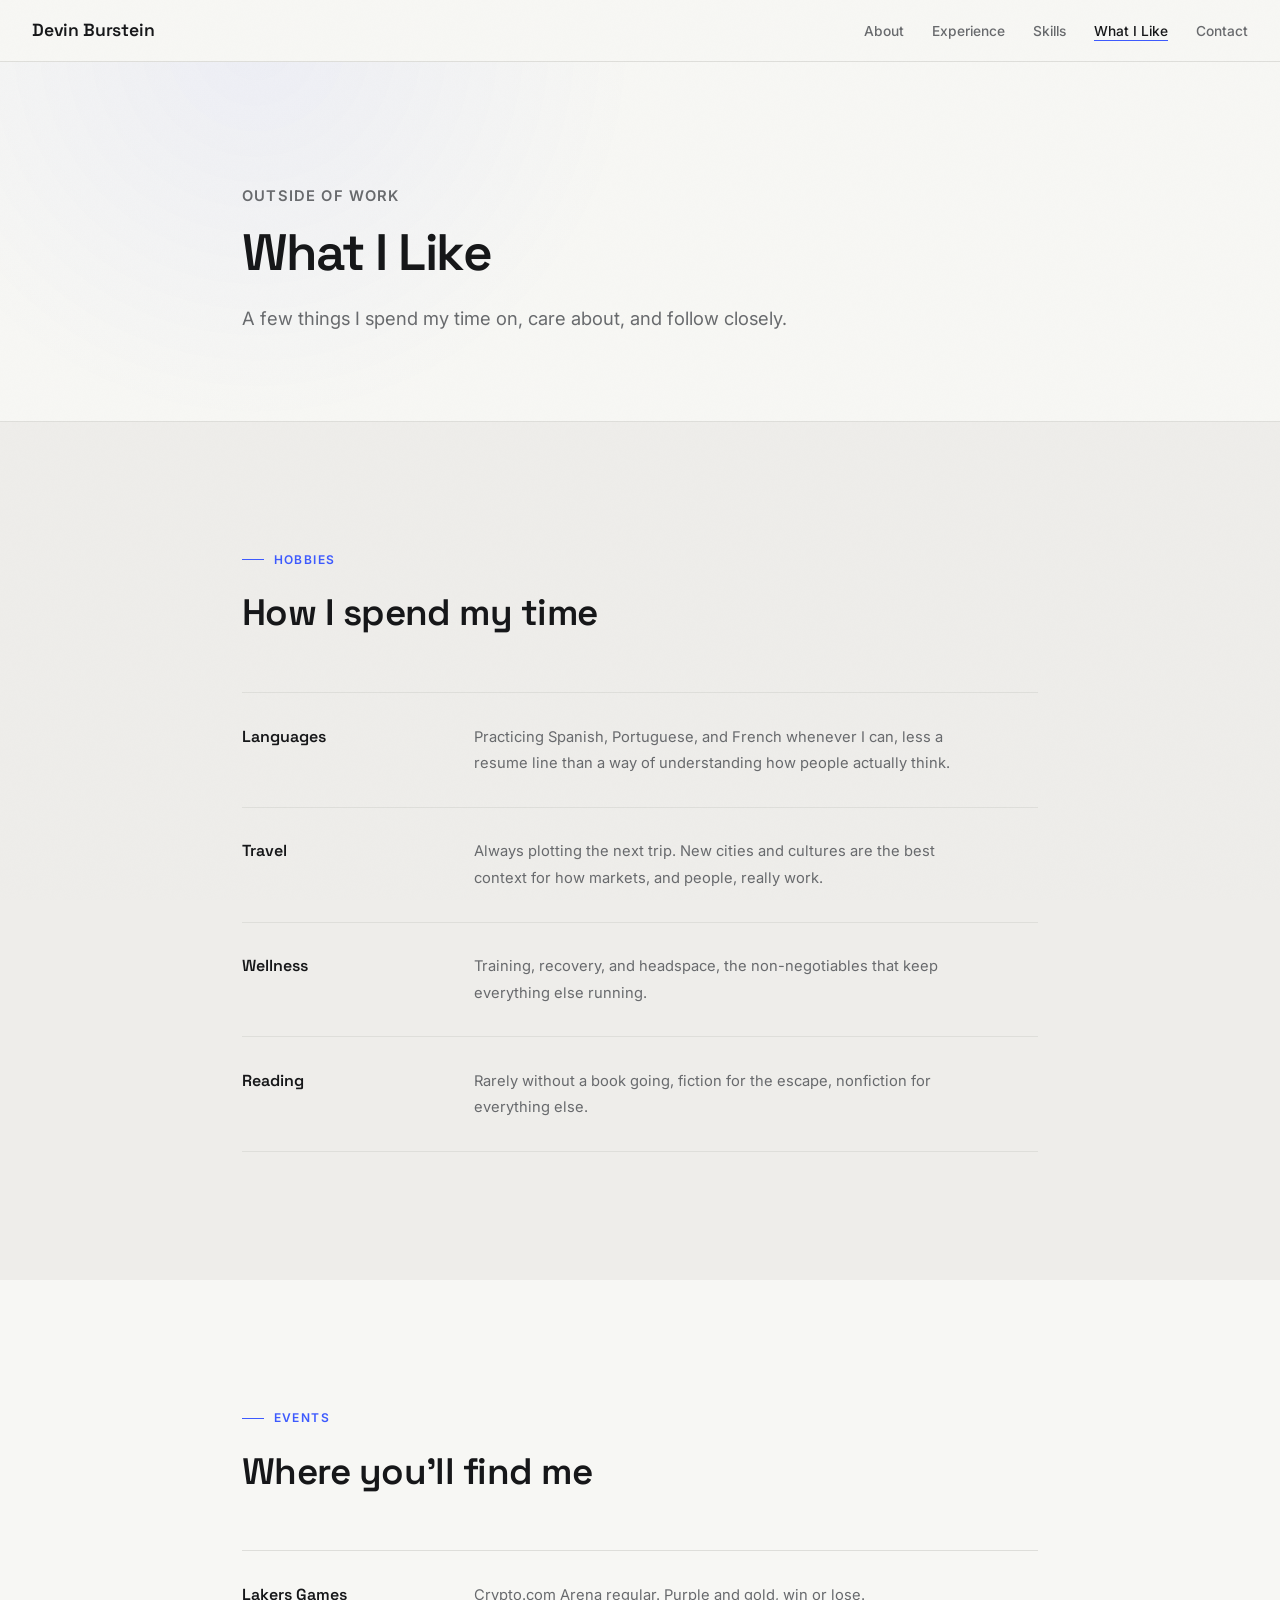
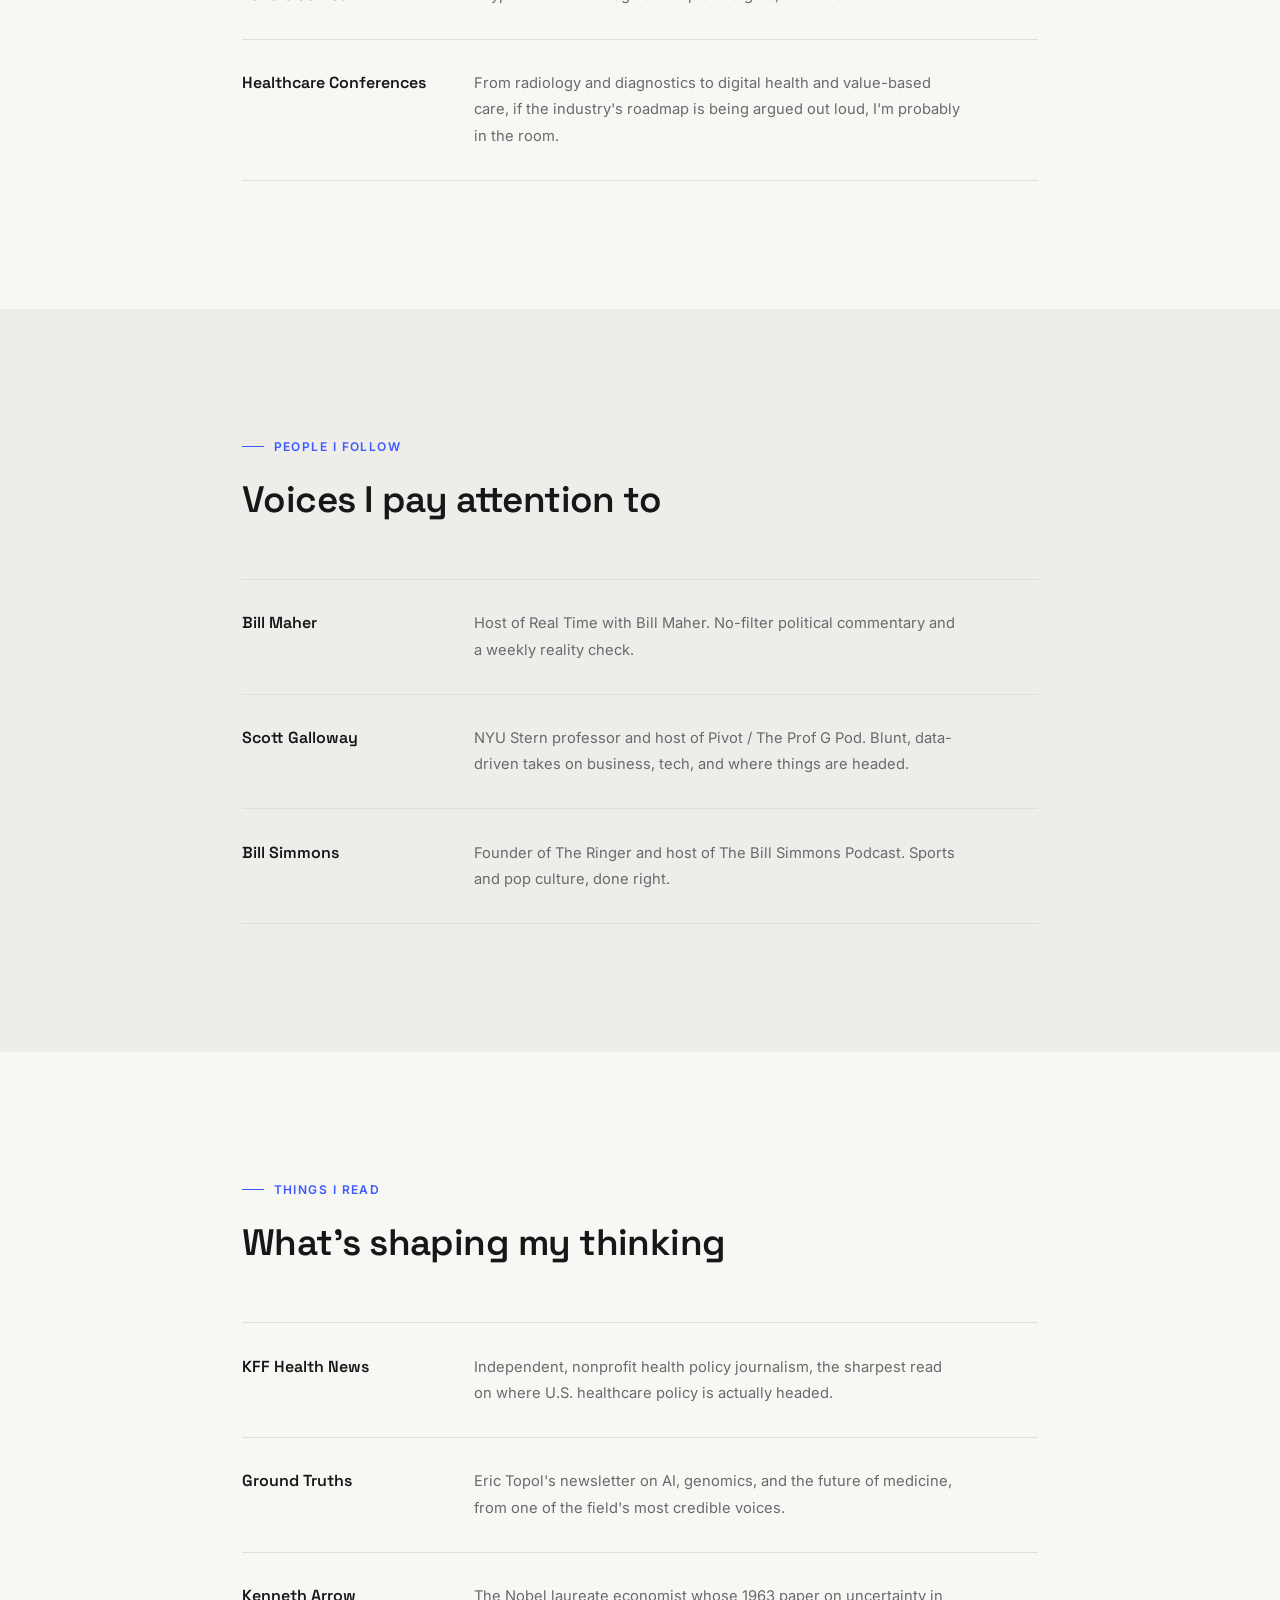
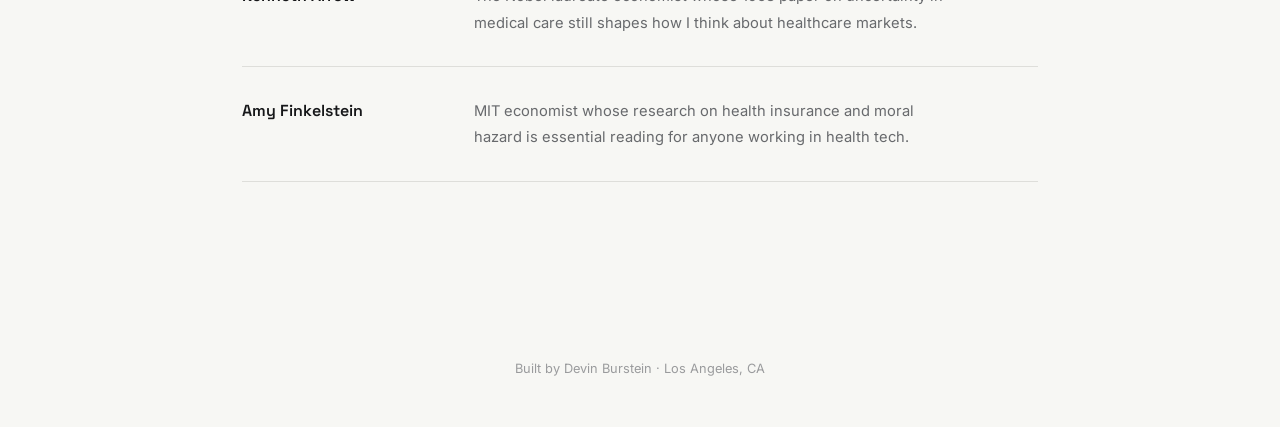
==== commit 049d9f5e: "Fix duplicate job icons, expand skills, add reading and Things I Read section" ====
--- a/whatilike.html
+++ b/whatilike.html
@@ -53,6 +53,10 @@
         <div class="skill-category">Wellness</div>
         <div class="skill-list">Training, recovery, and headspace, the non-negotiables that keep everything else running.</div>
       </div>
+      <div class="content-row">
+        <div class="skill-category">Reading</div>
+        <div class="skill-list">Rarely without a book going, fiction for the escape, nonfiction for everything else.</div>
+      </div>
     </div>
   </div>
 </section>
@@ -97,6 +101,32 @@
   </div>
 </section>
 
+<!-- THINGS I READ -->
+<section id="reading" class="reveal">
+  <div class="container">
+    <p class="section-label">Things I Read</p>
+    <h2>What's shaping my thinking</h2>
+    <div class="content-list">
+      <div class="content-row">
+        <div class="skill-category">KFF Health News</div>
+        <div class="skill-list">Independent, nonprofit health policy journalism, the sharpest read on where U.S. healthcare policy is actually headed.</div>
+      </div>
+      <div class="content-row">
+        <div class="skill-category">Ground Truths</div>
+        <div class="skill-list">Eric Topol's newsletter on AI, genomics, and the future of medicine, from one of the field's most credible voices.</div>
+      </div>
+      <div class="content-row">
+        <div class="skill-category">Kenneth Arrow</div>
+        <div class="skill-list">The Nobel laureate economist whose 1963 paper on uncertainty in medical care still shapes how I think about healthcare markets.</div>
+      </div>
+      <div class="content-row">
+        <div class="skill-category">Amy Finkelstein</div>
+        <div class="skill-list">MIT economist whose research on health insurance and moral hazard is essential reading for anyone working in health tech.</div>
+      </div>
+    </div>
+  </div>
+</section>
+
 <footer>
   <span>Built by Devin Burstein · Los Angeles, CA</span>
 </footer>
